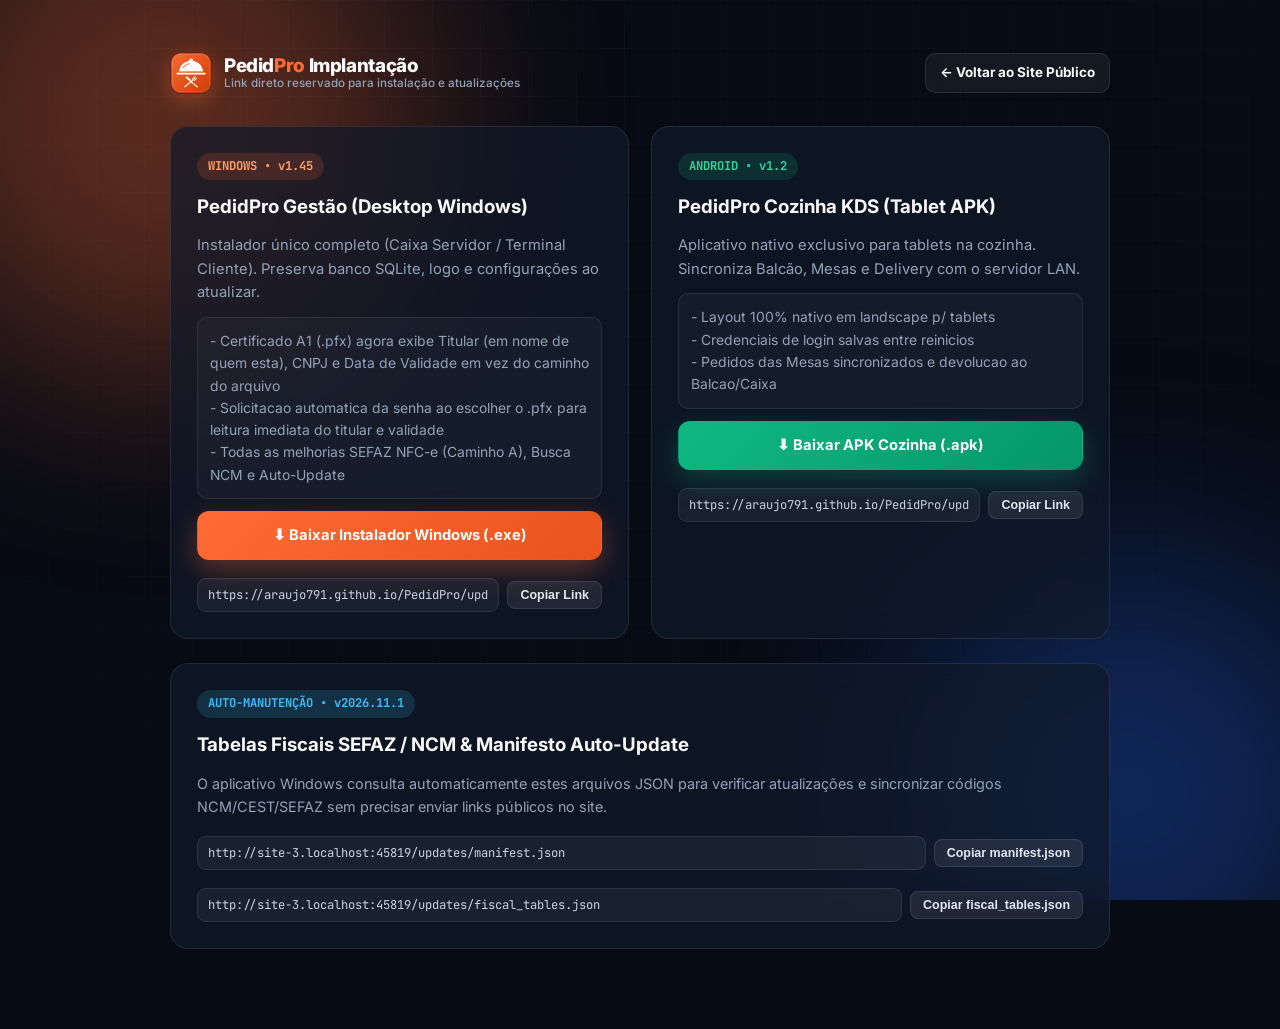
==== implantacao.html @ 18f62624 "chore: update /updates/ and implantacao page to v1.45" ====
<!DOCTYPE html>
<html lang="pt-BR">
<head>
  <meta charset="UTF-8" />
  <meta name="viewport" content="width=device-width, initial-scale=1.0" />
  <meta name="robots" content="noindex, nofollow" />
  <title>PedidPro — Área Oculta de Implantação &amp; Atualizações</title>
  <link rel="icon" type="image/png" href="assets/logo.png" />
  <link rel="preconnect" href="https://fonts.googleapis.com" />
  <link rel="preconnect" href="https://fonts.gstatic.com" crossorigin />
  <link href="https://fonts.googleapis.com/css2?family=Inter:wght@400;500;600;700;800&family=JetBrains+Mono:wght@500;700&display=swap" rel="stylesheet" />
  <link rel="stylesheet" href="styles.css" />
  <style>
    .imp-wrap { max-width: 980px; margin: 0 auto; padding: 52px 20px 80px; }
    .imp-head { display: flex; flex-wrap: wrap; justify-content: space-between; align-items: center; gap: 16px; margin-bottom: 32px; }
    .imp-grid { display: grid; grid-template-columns: 1fr 1fr; gap: 22px; margin-bottom: 24px; }
    .imp-card {
      background: var(--card); backdrop-filter: blur(18px); border: 1px solid var(--border);
      border-radius: var(--radius); padding: 26px; display: flex; flex-direction: column; gap: 12px;
    }
    .imp-tag {
      display: inline-block; padding: 4px 11px; border-radius: 999px; font-size: 0.76rem; font-weight: 700;
      font-family: 'JetBrains Mono', monospace; background: rgba(255,107,53,0.16); color: var(--accent-2); align-self: flex-start;
    }
    .imp-tag.green { background: rgba(16,185,129,0.16); color: #34d399; }
    .imp-tag.blue { background: rgba(56,189,248,0.16); color: #38bdf8; }
    .imp-notes { font-size: 0.87rem; color: var(--text-muted); white-space: pre-line; background: rgba(255,255,255,0.03); padding: 12px; border-radius: 10px; border: 1px solid var(--border); }
    .imp-url-row { display: flex; gap: 8px; align-items: center; margin-top: 6px; }
    .imp-url-row input {
      flex: 1; background: rgba(255,255,255,0.05); border: 1px solid var(--border); border-radius: 9px;
      padding: 8px 10px; color: #cbd5e1; font-family: 'JetBrains Mono', monospace; font-size: 0.76rem;
    }
    @media (max-width: 780px) { .imp-grid { grid-template-columns: 1fr; } }
  </style>
</head>
<body>
  <div class="ambient-bg" aria-hidden="true">
    <div class="glow-orb orb-1"></div>
    <div class="glow-orb orb-2"></div>
    <div class="grid-overlay"></div>
  </div>

  <div class="imp-wrap">
    <div class="imp-head">
      <a href="index.html" class="brand">
        <img src="assets/logo.png" alt="PedidPro" class="brand-logo" />
        <div class="brand-text">
          <span class="brand-name">Pedid<span>Pro</span> Implantação</span>
          <span class="brand-sub">Link direto reservado para instalação e atualizações</span>
        </div>
      </a>
      <a href="index.html" class="btn btn-glass btn-sm">← Voltar ao Site Público</a>
    </div>

    <div class="imp-grid">
      <div class="imp-card">
        <span class="imp-tag" id="impWinVer">WINDOWS • v1.45</span>
        <h3>PedidPro Gestão (Desktop Windows)</h3>
        <p style="color:var(--text-muted);font-size:0.92rem">Instalador único completo (Caixa Servidor / Terminal Cliente). Preserva banco SQLite, logo e configurações ao atualizar.</p>
        <div class="imp-notes" id="impWinNotes">Carregando notas da versão...</div>
        <a id="impWinBtn" href="updates/Setup_PedidPro_Gestao_v1.45.exe" class="btn btn-primary btn-block" download>
          ⬇ Baixar Instalador Windows (.exe)
        </a>
        <div class="imp-url-row">
          <input type="text" id="impWinUrl" readonly value="" />
          <button type="button" class="copy-btn" data-copy-target="impWinUrl">Copiar Link</button>
        </div>
      </div>

      <div class="imp-card">
        <span class="imp-tag green" id="impApkVer">ANDROID • v1.2</span>
        <h3>PedidPro Cozinha KDS (Tablet APK)</h3>
        <p style="color:var(--text-muted);font-size:0.92rem">Aplicativo nativo exclusivo para tablets na cozinha. Sincroniza Balcão, Mesas e Delivery com o servidor LAN.</p>
        <div class="imp-notes" id="impApkNotes">Carregando notas da versão...</div>
        <a id="impApkBtn" href="updates/PedidPro_Cozinha_v1.2.apk" class="btn btn-success btn-block" download>
          ⬇ Baixar APK Cozinha (.apk)
        </a>
        <div class="imp-url-row">
          <input type="text" id="impApkUrl" readonly value="" />
          <button type="button" class="copy-btn" data-copy-target="impApkUrl">Copiar Link</button>
        </div>
      </div>
    </div>

    <div class="imp-card">
      <span class="imp-tag blue" id="impFiscalVer">AUTO-MANUTENÇÃO • v2026.11.1</span>
      <h3>Tabelas Fiscais SEFAZ / NCM &amp; Manifesto Auto-Update</h3>
      <p style="color:var(--text-muted);font-size:0.9rem">
        O aplicativo Windows consulta automaticamente estes arquivos JSON para verificar atualizações e sincronizar códigos NCM/CEST/SEFAZ sem precisar enviar links públicos no site.
      </p>
      <div class="imp-url-row">
        <input type="text" id="impManifestUrl" readonly value="" />
        <button type="button" class="copy-btn" data-copy-target="impManifestUrl">Copiar manifest.json</button>
      </div>
      <div class="imp-url-row">
        <input type="text" id="impFiscalUrl" readonly value="" />
        <button type="button" class="copy-btn" data-copy-target="impFiscalUrl">Copiar fiscal_tables.json</button>
      </div>
    </div>
  </div>

  <div class="toast" id="toast">Copiado!</div>

  <script>
    (function () {
      const base = window.location.href.replace(/\/[^\/]*$/, '');
      document.getElementById('impWinUrl').value = base + '/updates/Setup_PedidPro_Gestao_v1.45.exe';
      document.getElementById('impApkUrl').value = base + '/updates/PedidPro_Cozinha_v1.2.apk';
      document.getElementById('impManifestUrl').value = base + '/updates/manifest.json';
      document.getElementById('impFiscalUrl').value = base + '/updates/fiscal_tables.json';

      fetch('updates/manifest.json?t=' + Date.now())
        .then(r => r.ok ? r.json() : null)
        .then(m => {
          if (!m) return;
          document.getElementById('impWinVer').textContent = 'WINDOWS • v' + m.desktop_version;
          document.getElementById('impWinNotes').textContent = m.desktop_notes || 'Versão estável.';
          if (m.desktop_url) {
            document.getElementById('impWinBtn').href = m.desktop_url;
            document.getElementById('impWinUrl').value = m.desktop_url;
          }
          document.getElementById('impApkVer').textContent = 'ANDROID • v' + m.apk_version;
          document.getElementById('impApkNotes').textContent = m.apk_notes || 'Versão estável.';
          if (m.apk_url) {
            document.getElementById('impApkBtn').href = m.apk_url;
            document.getElementById('impApkUrl').value = m.apk_url;
          }
          if (m.fiscal_version) {
            document.getElementById('impFiscalVer').textContent = 'AUTO-MANUTENÇÃO • v' + m.fiscal_version;
          }
        })
        .catch(() => {});

      const toast = document.getElementById('toast');
      document.querySelectorAll('[data-copy-target]').forEach(btn => {
        btn.addEventListener('click', () => {
          const inp = document.getElementById(btn.dataset.copyTarget);
          if (!inp) return;
          if (navigator.clipboard) navigator.clipboard.writeText(inp.value);
          toast.textContent = 'Link copiado!';
          toast.classList.add('show');
          setTimeout(() => toast.classList.remove('show'), 2200);
        });
      });
    })();
  </script>
</body>
</html>
---- styles.css ----
:root {
  --bg: #070b14;
  --bg-soft: #0e1525;
  --card: rgba(17, 25, 42, 0.72);
  --card-solid: #11192a;
  --border: rgba(255, 255, 255, 0.09);
  --border-glow: rgba(255, 107, 53, 0.35);
  --text: #f8fafc;
  --text-muted: #94a3b8;
  --accent: #ff6b35;
  --accent-2: #ff9f68;
  --success: #10b981;
  --info: #38bdf8;
  --warn: #f59e0b;
  --radius: 18px;
}

* { box-sizing: border-box; margin: 0; padding: 0; }
html { scroll-behavior: smooth; }
body {
  font-family: 'Inter', -apple-system, BlinkMacSystemFont, sans-serif;
  background: var(--bg);
  color: var(--text);
  line-height: 1.6;
  overflow-x: hidden;
}

/* AMBIENT BACKGROUND & EFFECTS */
.ambient-bg {
  position: fixed;
  inset: 0;
  pointer-events: none;
  z-index: -2;
  overflow: hidden;
}
.glow-orb {
  position: absolute;
  border-radius: 50%;
  filter: blur(110px);
  opacity: 0.34;
  animation: floatOrb 18s ease-in-out infinite alternate;
}
.orb-1 { width: 520px; height: 520px; background: #ff6b35; top: -140px; left: -100px; }
.orb-2 { width: 460px; height: 460px; background: #2563eb; bottom: -120px; right: -80px; animation-delay: -6s; }
.orb-3 { width: 340px; height: 340px; background: #10b981; top: 45%; left: 55%; opacity: 0.16; animation-delay: -12s; }
@keyframes floatOrb {
  0% { transform: translate(0, 0) scale(1); }
  100% { transform: translate(45px, 35px) scale(1.12); }
}

#particle-canvas {
  position: absolute;
  inset: 0;
  width: 100%;
  height: 100%;
  opacity: 0.45;
}
.grid-overlay {
  position: absolute;
  inset: 0;
  background-image: linear-gradient(rgba(255,255,255,0.025) 1px, transparent 1px),
                    linear-gradient(90deg, rgba(255,255,255,0.025) 1px, transparent 1px);
  background-size: 48px 48px;
  mask-image: radial-gradient(circle at 50% 25%, #000 35%, transparent 90%);
}
#cursor-spotlight {
  position: fixed;
  width: 440px;
  height: 440px;
  border-radius: 50%;
  pointer-events: none;
  z-index: -1;
  background: radial-gradient(circle, rgba(255, 107, 53, 0.12) 0%, transparent 70%);
  transform: translate(-50%, -50%);
  transition: opacity 0.3s ease;
}

.container { width: min(1200px, 92%); margin: 0 auto; }
.section { padding: 88px 0; position: relative; }

/* NAVBAR */
.navbar {
  position: sticky;
  top: 0;
  z-index: 100;
  backdrop-filter: blur(18px);
  background: rgba(7, 11, 20, 0.72);
  border-bottom: 1px solid var(--border);
  transition: background 0.3s;
}
.nav-inner {
  display: flex;
  align-items: center;
  justify-content: space-between;
  gap: 20px;
  height: 74px;
}
.brand { display: flex; align-items: center; gap: 12px; text-decoration: none; color: inherit; }
.brand-logo { width: 42px; height: 42px; border-radius: 12px; box-shadow: 0 6px 20px rgba(255,107,53,0.35); }
.brand-text { display: flex; flex-direction: column; line-height: 1.15; }
.brand-name { font-size: 1.18rem; font-weight: 800; letter-spacing: -0.02em; }
.brand-name span { color: var(--accent); }
.brand-sub { font-size: 0.73rem; color: var(--text-muted); font-weight: 500; }

.nav-links { display: flex; align-items: center; gap: 26px; }
.nav-links a {
  color: var(--text-muted);
  text-decoration: none;
  font-size: 0.92rem;
  font-weight: 500;
  transition: color 0.2s;
}
.nav-links a:hover { color: var(--text); }
.nav-actions { display: flex; align-items: center; gap: 10px; }

.dot-live {
  width: 8px; height: 8px; border-radius: 50%; background: var(--success);
  display: inline-block; box-shadow: 0 0 8px var(--success);
}

/* BUTTONS */
.btn {
  display: inline-flex;
  align-items: center;
  justify-content: center;
  gap: 9px;
  padding: 12px 20px;
  border-radius: 12px;
  font-weight: 700;
  font-size: 0.92rem;
  text-decoration: none;
  border: 1px solid transparent;
  cursor: pointer;
  transition: transform 0.2s, box-shadow 0.2s, background 0.2s, border-color 0.2s;
}
.btn:hover { transform: translateY(-2px); }
.btn-sm { padding: 8px 14px; font-size: 0.84rem; border-radius: 10px; }
.btn-lg { padding: 14px 24px; font-size: 0.98rem; border-radius: 14px; }
.btn-block { width: 100%; }
.btn small { background: rgba(0,0,0,0.24); padding: 2px 7px; border-radius: 999px; font-size: 0.75rem; margin-left: 3px; }
.btn-primary {
  background: linear-gradient(135deg, var(--accent), #e8531e);
  color: #fff;
  box-shadow: 0 10px 28px rgba(255, 107, 53, 0.34);
}
.btn-primary:hover { box-shadow: 0 14px 36px rgba(255, 107, 53, 0.5); }
.btn-success {
  background: linear-gradient(135deg, #10b981, #059669);
  color: #fff;
  box-shadow: 0 10px 28px rgba(16, 185, 129, 0.28);
}
.btn-glass {
  background: rgba(255,255,255,0.06);
  color: var(--text);
  border-color: var(--border);
  backdrop-filter: blur(12px);
}
.btn-glass:hover { background: rgba(255,255,255,0.12); border-color: rgba(255,255,255,0.22); }
.btn-ghost { color: var(--text-muted); background: transparent; }
.btn-ghost:hover { color: var(--text); background: rgba(255,255,255,0.05); }

.menu-toggle {
  display: none; flex-direction: column; gap: 5px;
  background: none; border: 0; cursor: pointer; padding: 6px;
}
.menu-toggle span { width: 22px; height: 2px; background: var(--text); border-radius: 2px; }

/* HERO */
.hero { padding-top: 56px; padding-bottom: 72px; }
.hero-grid {
  display: grid;
  grid-template-columns: 1.05fr 0.95fr;
  gap: 44px;
  align-items: center;
}
.badge-pill {
  display: inline-flex; align-items: center; gap: 10px;
  padding: 6px 14px; border-radius: 999px;
  background: rgba(255,107,53,0.12); border: 1px solid rgba(255,107,53,0.28);
  color: var(--accent-2); font-size: 0.82rem; font-weight: 600; margin-bottom: 18px;
}
.pulse-ring {
  width: 9px; height: 9px; border-radius: 50%; background: var(--accent);
  box-shadow: 0 0 0 0 rgba(255,107,53,0.7);
  animation: pulseDot 1.8s infinite;
}
@keyframes pulseDot {
  0% { box-shadow: 0 0 0 0 rgba(255,107,53,0.7); }
  70% { box-shadow: 0 0 0 10px rgba(255,107,53,0); }
  100% { box-shadow: 0 0 0 0 rgba(255,107,53,0); }
}
h1 {
  font-size: clamp(2.1rem, 4.2vw, 3.45rem);
  font-weight: 900;
  line-height: 1.1;
  letter-spacing: -0.03em;
  margin-bottom: 18px;
}
.gradient-text {
  background: linear-gradient(120deg, var(--accent), #ffb185, #38bdf8);
  -webkit-background-clip: text;
  background-clip: text;
  color: transparent;
}
.hero-lead { font-size: 1.06rem; color: var(--text-muted); margin-bottom: 28px; max-width: 560px; }
.hero-cta { display: flex; flex-wrap: wrap; gap: 12px; margin-bottom: 30px; }
.hero-metrics {
  display: grid; grid-template-columns: repeat(3, 1fr); gap: 14px;
  padding-top: 20px; border-top: 1px solid var(--border);
}
.metric strong { display: block; font-size: 1rem; color: var(--text); }
.metric span { font-size: 0.8rem; color: var(--text-muted); }

/* HERO 3D WINDOW PREVIEW */
.hero-visual { position: relative; perspective: 1200px; }
.glass-window {
  background: linear-gradient(160deg, rgba(20, 29, 49, 0.94), rgba(11, 16, 30, 0.96));
  border: 1px solid rgba(255,255,255,0.12);
  border-radius: 18px;
  box-shadow: 0 30px 70px rgba(0,0,0,0.55), 0 0 45px rgba(255,107,53,0.14);
  overflow: hidden;
  transition: transform 0.25s ease;
}
.win-titlebar {
  display: flex; align-items: center; justify-content: space-between;
  padding: 11px 14px; background: rgba(7,11,20,0.75); border-bottom: 1px solid var(--border);
  font-size: 0.74rem; color: var(--text-muted);
}
.win-dots { display: flex; gap: 6px; }
.win-dots span { width: 9px; height: 9px; border-radius: 50%; background: rgba(255,255,255,0.2); }
.win-dots span:nth-child(1) { background: #ef4444; }
.win-dots span:nth-child(2) { background: #f59e0b; }
.win-dots span:nth-child(3) { background: #10b981; }
.win-pill { background: rgba(16,185,129,0.15); color: #34d399; padding: 2px 9px; border-radius: 999px; font-weight: 700; font-size: 0.7rem; }

.win-body { display: grid; grid-template-columns: 145px 1fr; gap: 14px; padding: 14px; }
.mini-sidebar { display: flex; flex-direction: column; gap: 5px; }
.mini-item {
  font-size: 0.75rem; padding: 7px 9px; border-radius: 8px; color: var(--text-muted);
  display: flex; justify-content: space-between; align-items: center;
}
.mini-item.active { background: rgba(255,107,53,0.18); color: #fff; font-weight: 700; border: 1px solid rgba(255,107,53,0.3); }
.badge-mini { background: var(--accent); color: #fff; font-size: 0.65rem; padding: 1px 6px; border-radius: 999px; }

.mini-main { display: flex; flex-direction: column; gap: 10px; }
.mini-kpis { display: grid; grid-template-columns: repeat(3, 1fr); gap: 8px; }
.mini-kpi { background: rgba(255,255,255,0.04); border: 1px solid var(--border); border-radius: 10px; padding: 9px; }
.mini-kpi span { display: block; font-size: 0.68rem; color: var(--text-muted); }
.mini-kpi strong { font-size: 0.92rem; }
.mini-kpi.accent strong { color: var(--accent-2); }
.mini-kpi.success strong { color: #34d399; }
.mini-kpi.warn strong { color: #fbbf24; }

.mini-chart-card { background: rgba(255,255,255,0.03); border: 1px solid var(--border); border-radius: 11px; padding: 10px; }
.mini-chart-head { display: flex; justify-content: space-between; font-size: 0.74rem; margin-bottom: 8px; }
.mini-chart-head em { color: #34d399; font-style: normal; font-weight: 700; }
.mini-bars { display: grid; grid-template-columns: repeat(7, 1fr); gap: 6px; height: 68px; align-items: end; }
.mini-bars i { display: block; background: rgba(255,107,53,0.28); border-radius: 5px 5px 2px 2px; border: 1px solid rgba(255,107,53,0.45); }
.mini-bars i.today { background: var(--accent); }

.mini-order-list { display: flex; flex-direction: column; gap: 6px; }
.mini-ord {
  display: flex; justify-content: space-between; align-items: center;
  background: rgba(255,255,255,0.04); padding: 7px 10px; border-radius: 9px; font-size: 0.72rem;
}
.tag-ready { color: #34d399; background: rgba(16,185,129,0.16); padding: 2px 8px; border-radius: 999px; font-style: normal; font-weight: 700; }
.tag-prep { color: #38bdf8; background: rgba(56,189,248,0.16); padding: 2px 8px; border-radius: 999px; font-style: normal; font-weight: 700; }

.floating-tablet {
  position: absolute;
  right: -14px;
  bottom: -24px;
  width: 245px;
  background: #0d1424;
  border: 2px solid #253352;
  border-radius: 18px;
  padding: 12px;
  box-shadow: 0 24px 50px rgba(0,0,0,0.65), 0 0 25px rgba(16,185,129,0.22);
  animation: floatCard 4.5s ease-in-out infinite alternate;
}
@keyframes floatCard {
  from { transform: translateY(0); }
  to { transform: translateY(-9px); }
}
.tab-notch { width: 34px; height: 3px; background: #334155; border-radius: 3px; margin: 0 auto 8px; }
.tab-head { display: flex; justify-content: space-between; align-items: center; font-size: 0.72rem; font-weight: 700; margin-bottom: 8px; }
.tab-live { background: rgba(16,185,129,0.18); color: #34d399; padding: 2px 7px; border-radius: 999px; font-size: 0.65rem; }
.tab-ticket { background: rgba(255,255,255,0.04); border: 1px solid rgba(255,255,255,0.08); border-radius: 10px; padding: 9px; font-size: 0.73rem; }
.tab-t-top { display: flex; justify-content: space-between; margin-bottom: 4px; color: var(--accent-2); }
.tab-ticket p { color: var(--text-muted); margin-bottom: 8px; line-height: 1.35; }
.tab-ticket small { color: #fbbf24; }
.tab-btn { background: #10b981; color: #fff; text-align: center; border-radius: 8px; padding: 6px; font-weight: 700; font-size: 0.7rem; }

/* SECTION HEADERS */
.section-head { text-align: center; max-width: 720px; margin: 0 auto 46px; }
.eyebrow {
  display: inline-block;
  font-size: 0.78rem;
  font-weight: 800;
  text-transform: uppercase;
  letter-spacing: 0.12em;
  color: var(--accent);
  margin-bottom: 8px;
}
.section-head h2 { font-size: clamp(1.75rem, 3.2vw, 2.55rem); font-weight: 800; line-height: 1.15; margin-bottom: 12px; }
.section-head p { color: var(--text-muted); font-size: 1rem; }

/* BENTO FEATURES */
.bento-grid { display: grid; grid-template-columns: repeat(3, 1fr); gap: 20px; }
.glass-card, .bento-card, .step-card {
  background: var(--card);
  backdrop-filter: blur(18px);
  border: 1px solid var(--border);
  border-radius: var(--radius);
  padding: 26px;
  transition: transform 0.25s ease, border-color 0.25s ease, box-shadow 0.25s ease;
}
.bento-card:hover {
  border-color: var(--border-glow);
  box-shadow: 0 20px 50px rgba(0,0,0,0.4);
}
.bento-icon {
  width: 48px; height: 48px; border-radius: 13px; display: grid; place-items: center;
  font-size: 1.35rem; margin-bottom: 16px;
}
.bento-icon.orange { background: rgba(255,107,53,0.16); }
.bento-icon.green { background: rgba(16,185,129,0.16); }
.bento-icon.blue { background: rgba(56,189,248,0.16); }
.bento-icon.purple { background: rgba(168,85,247,0.16); }
.bento-icon.amber { background: rgba(245,158,11,0.16); }
.bento-icon.cyan { background: rgba(6,182,212,0.16); }
.bento-card h3 { font-size: 1.1rem; font-weight: 700; margin-bottom: 8px; }
.bento-card p { font-size: 0.91rem; color: var(--text-muted); }

/* SCREEN SHOWCASE TABS */
.screen-tabs, .guide-tabs {
  display: flex; flex-wrap: wrap; justify-content: center; gap: 10px; margin-bottom: 24px;
}
.screen-tab, .guide-tab {
  background: rgba(255,255,255,0.04);
  color: var(--text-muted);
  border: 1px solid var(--border);
  padding: 10px 18px;
  border-radius: 999px;
  font-weight: 600;
  font-size: 0.88rem;
  cursor: pointer;
  transition: all 0.2s;
}
.screen-tab:hover, .guide-tab:hover { color: #fff; background: rgba(255,255,255,0.09); }
.screen-tab.active, .guide-tab.active {
  background: linear-gradient(135deg, var(--accent), #e8531e);
  color: #fff;
  border-color: transparent;
  box-shadow: 0 8px 24px rgba(255,107,53,0.35);
}

.screen-stage { padding: 28px; min-height: 430px; }
.hero-shot-wrap {
  position: relative;
  background: #0d1424;
  cursor: zoom-in;
  overflow: hidden;
}
.hero-shot-img {
  display: block;
  width: 100%;
  height: auto;
  transition: transform 0.35s ease;
}
.hero-shot-wrap:hover .hero-shot-img { transform: scale(1.02); }
.shot-zoom-badge {
  position: absolute;
  left: 12px;
  bottom: 12px;
  background: rgba(7, 11, 20, 0.82);
  backdrop-filter: blur(8px);
  border: 1px solid rgba(255,255,255,0.16);
  color: #f8fafc;
  font-size: 0.74rem;
  font-weight: 700;
  padding: 5px 11px;
  border-radius: 999px;
  pointer-events: none;
}

.stage-grid { display: grid; grid-template-columns: 0.72fr 1.28fr; gap: 28px; align-items: center; }
.stage-desc h3 { font-size: 1.45rem; font-weight: 800; margin-bottom: 10px; }
.stage-desc p { color: var(--text-muted); margin-bottom: 16px; font-size: 0.95rem; }
.stage-bullets { list-style: none; display: flex; flex-direction: column; gap: 9px; margin-bottom: 18px; }
.stage-bullets li { font-size: 0.9rem; color: #e2e8f0; display: flex; align-items: flex-start; gap: 8px; }
.stage-bullets li::before { content: "✓"; color: var(--success); font-weight: 900; }

.mockup-frame {
  background: #0a101d;
  border: 1px solid rgba(255,255,255,0.14);
  border-radius: 16px;
  padding: 10px;
  box-shadow: inset 0 1px 0 rgba(255,255,255,0.06), 0 18px 40px rgba(0,0,0,0.5);
  position: relative;
  cursor: zoom-in;
  overflow: hidden;
}
.stage-shot-img {
  width: 100%;
  height: auto;
  display: block;
  border-radius: 10px;
  transition: transform 0.3s ease;
}
.mockup-frame:hover .stage-shot-img { transform: scale(1.012); }

.thumb-strip {
  display: grid;
  grid-template-columns: repeat(auto-fit, minmax(112px, 1fr));
  gap: 10px;
  margin-top: 18px;
}
.thumb-item {
  background: rgba(17, 25, 42, 0.75);
  border: 1px solid var(--border);
  border-radius: 12px;
  padding: 6px;
  cursor: pointer;
  transition: transform 0.2s, border-color 0.2s, box-shadow 0.2s;
  text-align: center;
}
.thumb-item:hover { transform: translateY(-3px); border-color: rgba(255,255,255,0.28); }
.thumb-item.active {
  border-color: var(--accent);
  box-shadow: 0 0 0 2px rgba(255,107,53,0.28);
}
.thumb-item img {
  width: 100%;
  aspect-ratio: 16 / 9;
  object-fit: cover;
  border-radius: 7px;
  display: block;
  margin-bottom: 5px;
}
.thumb-item span {
  display: block;
  font-size: 0.72rem;
  font-weight: 600;
  color: var(--text-muted);
  white-space: nowrap;
  overflow: hidden;
  text-overflow: ellipsis;
}
.thumb-item.active span { color: #fff; }

/* LIGHTBOX */
.lightbox {
  position: fixed;
  inset: 0;
  z-index: 300;
  background: rgba(5, 8, 16, 0.92);
  backdrop-filter: blur(12px);
  display: none;
  align-items: center;
  justify-content: center;
  padding: 24px;
}
.lightbox.open { display: flex; }
.lb-figure { max-width: min(1220px, 90vw); max-height: 88vh; text-align: center; }
.lb-figure img {
  max-width: 100%;
  max-height: 78vh;
  border-radius: 14px;
  border: 1px solid rgba(255,255,255,0.16);
  box-shadow: 0 28px 80px rgba(0,0,0,0.75);
}
.lb-figure figcaption {
  margin-top: 12px;
  font-size: 0.96rem;
  color: #e2e8f0;
  font-weight: 600;
}
.lb-close, .lb-nav {
  position: fixed;
  background: rgba(255,255,255,0.1);
  color: #fff;
  border: 1px solid rgba(255,255,255,0.18);
  border-radius: 999px;
  cursor: pointer;
  display: grid;
  place-items: center;
  transition: background 0.2s;
}
.lb-close { top: 20px; right: 24px; width: 44px; height: 44px; font-size: 1.1rem; }
.lb-nav { top: 50%; transform: translateY(-50%); width: 48px; height: 48px; font-size: 1.8rem; line-height: 1; }
.lb-prev { left: 20px; }
.lb-next { right: 20px; }
.lb-close:hover, .lb-nav:hover { background: var(--accent); border-color: var(--accent); }
.mock-hdr { display: flex; justify-content: space-between; align-items: center; padding-bottom: 10px; margin-bottom: 12px; border-bottom: 1px solid var(--border); font-size: 0.82rem; font-weight: 700; }
.mock-pill { font-size: 0.72rem; padding: 3px 10px; border-radius: 999px; font-weight: 700; }
.pill-orange { background: rgba(255,107,53,0.16); color: var(--accent-2); }
.pill-green { background: rgba(16,185,129,0.16); color: #34d399; }
.pill-blue { background: rgba(56,189,248,0.16); color: #38bdf8; }
.pill-purple { background: rgba(168,85,247,0.16); color: #c084fc; }

.mock-row { display: grid; gap: 10px; }
.mock-cols-2 { grid-template-columns: 1fr 1fr; }
.mock-cols-3 { grid-template-columns: repeat(3, 1fr); }
.mock-box { background: rgba(255,255,255,0.04); border: 1px solid var(--border); border-radius: 11px; padding: 11px; font-size: 0.8rem; }
.mock-box strong { display: block; font-size: 0.95rem; margin-top: 2px; }
.mock-receipt {
  background: #fffdf5; color: #1c1e24; border-radius: 10px; padding: 14px;
  font-family: 'JetBrains Mono', monospace; font-size: 0.72rem; line-height: 1.45;
}
.mock-qr {
  width: 68px; height: 68px; margin: 8px auto 2px;
  background-image: linear-gradient(90deg, #111 50%, transparent 50%), linear-gradient(#111 50%, transparent 50%);
  background-size: 8px 8px;
  border: 4px solid #111;
}

/* GUIDES */
.guide-panel { display: none; animation: fadeInUp 0.35s ease; }
.guide-panel.active { display: block; }
@keyframes fadeInUp { from { opacity: 0; transform: translateY(10px); } to { opacity: 1; transform: translateY(0); } }
.steps-grid { display: grid; grid-template-columns: repeat(4, 1fr); gap: 18px; }
.step-num {
  display: inline-flex; width: 36px; height: 36px; border-radius: 10px;
  background: rgba(255,107,53,0.16); color: var(--accent-2);
  align-items: center; justify-content: center; font-weight: 800; font-family: 'JetBrains Mono', monospace;
  margin-bottom: 14px;
}
.step-card h4 { font-size: 1rem; margin-bottom: 8px; }
.step-card p { font-size: 0.88rem; color: var(--text-muted); }
code { background: rgba(255,255,255,0.08); padding: 2px 6px; border-radius: 6px; font-family: 'JetBrains Mono', monospace; font-size: 0.82em; color: #e2e8f0; }



/* CONTACT */
.contact-wrapper {
  display: grid; grid-template-columns: 1.05fr 0.95fr; gap: 36px; align-items: start;
  padding: 36px;
}
.contact-info h2 { font-size: clamp(1.55rem, 2.7vw, 2.15rem); line-height: 1.18; margin-bottom: 12px; }
.contact-info > p { color: var(--text-muted); margin-bottom: 22px; }
.contact-cards { display: flex; flex-direction: column; gap: 12px; }
.contact-item {
  display: flex; align-items: center; gap: 14px;
  background: rgba(255,255,255,0.04); border: 1px solid var(--border);
  border-radius: 14px; padding: 14px 16px; text-decoration: none; color: inherit;
  transition: border-color 0.2s, transform 0.2s;
}
.contact-item:hover { border-color: var(--border-glow); transform: translateX(4px); }
.c-ico { width: 44px; height: 44px; border-radius: 12px; display: grid; place-items: center; font-size: 1.25rem; flex-shrink: 0; }
.c-ico.wa { background: rgba(16,185,129,0.18); }
.c-ico.tel { background: rgba(56,189,248,0.18); }
.c-ico.mail { background: rgba(255,107,53,0.18); }
.contact-item small { display: block; color: var(--text-muted); font-size: 0.76rem; }
.contact-item strong { font-size: 1rem; }
.c-arrow { margin-left: auto; color: var(--accent-2); font-weight: 700; font-size: 0.86rem; }
.copy-btn {
  margin-left: auto; background: rgba(255,255,255,0.08); color: #e2e8f0; border: 1px solid var(--border);
  border-radius: 8px; padding: 6px 12px; font-size: 0.78rem; font-weight: 600; cursor: pointer;
}
.copy-btn:hover { background: rgba(255,255,255,0.16); }

.contact-form {
  background: rgba(8,12,22,0.75); border: 1px solid var(--border); border-radius: 16px; padding: 24px;
}
.contact-form h3 { font-size: 1.18rem; margin-bottom: 4px; }
.contact-form > p { color: var(--text-muted); font-size: 0.85rem; margin-bottom: 16px; }
.field { margin-bottom: 13px; }
.field label { display: block; font-size: 0.8rem; font-weight: 600; color: #cbd5e1; margin-bottom: 5px; }
.field input, .field select, .field textarea {
  width: 100%; background: rgba(255,255,255,0.05); border: 1px solid var(--border);
  border-radius: 10px; padding: 10px 12px; color: #fff; font-family: inherit; font-size: 0.9rem;
}
.field select option { background: #11192a; color: #fff; }
.field input:focus, .field select:focus, .field textarea:focus { outline: none; border-color: var(--accent); }
.form-actions { display: flex; flex-wrap: wrap; gap: 10px; margin-top: 6px; }

/* FOOTER & FLOAT */
.footer { border-top: 1px solid var(--border); padding: 28px 0; background: rgba(7,11,20,0.85); }
.footer-inner { display: flex; flex-wrap: wrap; justify-content: space-between; align-items: center; gap: 16px; }
.footer-brand { display: flex; align-items: center; gap: 12px; }
.footer-brand strong { display: block; font-size: 0.95rem; }
.footer-brand span { font-size: 0.82rem; color: var(--text-muted); }
.footer-links { display: flex; gap: 20px; }
.footer-links a { color: var(--text-muted); text-decoration: none; font-size: 0.86rem; }
.footer-links a:hover { color: #fff; }

.wa-float {
  position: fixed; right: 22px; bottom: 22px; z-index: 95;
  display: flex; align-items: center; gap: 8px;
  background: linear-gradient(135deg, #25d366, #128c7e);
  color: #fff; text-decoration: none; font-weight: 800; font-size: 0.9rem;
  padding: 12px 18px; border-radius: 999px;
  box-shadow: 0 14px 35px rgba(37, 211, 102, 0.35);
  transition: transform 0.2s;
}
.wa-float:hover { transform: scale(1.05); }

.toast {
  position: fixed; bottom: 26px; left: 50%; transform: translateX(-50%) translateY(20px);
  background: #10b981; color: #fff; padding: 10px 20px; border-radius: 999px; font-weight: 700; font-size: 0.86rem;
  opacity: 0; pointer-events: none; transition: all 0.25s; z-index: 200;
}
.toast.show { opacity: 1; transform: translateX(-50%) translateY(0); }

/* REVEAL ANIMATION */
.reveal { opacity: 0; transform: translateY(24px); transition: opacity 0.65s ease, transform 0.65s ease; }
.reveal.visible { opacity: 1; transform: translateY(0); }

@media (max-width: 980px) {
  .hero-grid, .stage-grid, .contact-wrapper { grid-template-columns: 1fr; }
  .bento-grid { grid-template-columns: repeat(2, 1fr); }
  .steps-grid { grid-template-columns: repeat(2, 1fr); }
  .floating-tablet { position: static; margin-top: 16px; width: 100%; }
}
@media (max-width: 720px) {
  .nav-links {
    display: none; position: absolute; top: 74px; left: 0; right: 0;
    background: #0d1424; border-bottom: 1px solid var(--border);
    flex-direction: column; padding: 20px; gap: 16px;
  }
  .nav-links.open { display: flex; }
  .menu-toggle { display: flex; }
  .bento-grid, .steps-grid, .win-body, .mock-cols-2, .mock-cols-3 { grid-template-columns: 1fr; }
  .hero-metrics { grid-template-columns: 1fr; }
}
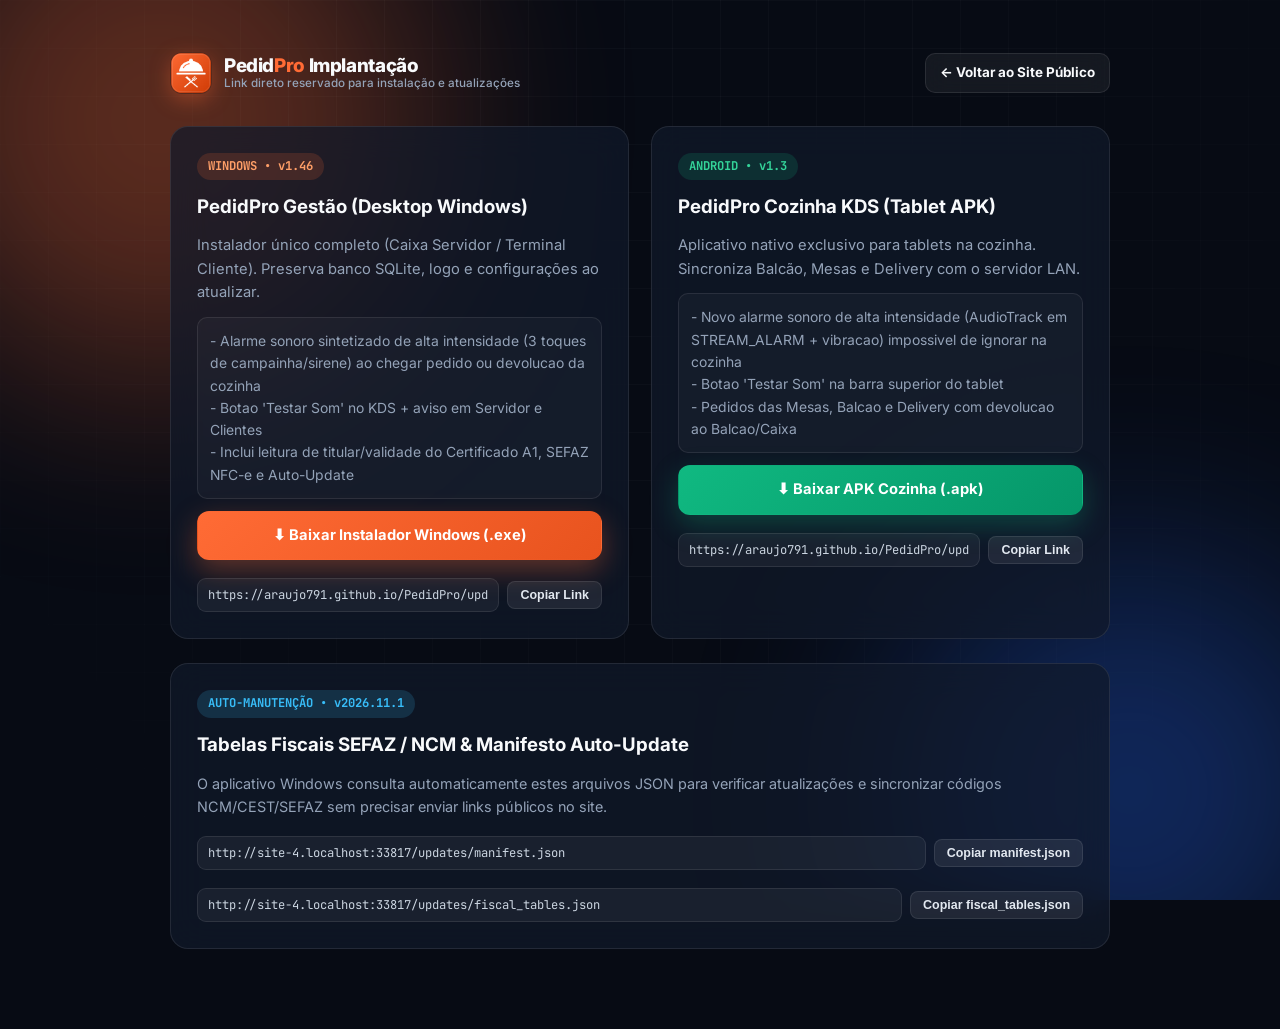
==== commit 5b434307: "chore: update /updates/ to Windows v1.46 and Android APK v1.3" ====
--- a/implantacao.html
+++ b/implantacao.html
@@ -54,11 +54,11 @@
 
     <div class="imp-grid">
       <div class="imp-card">
-        <span class="imp-tag" id="impWinVer">WINDOWS • v1.45</span>
+        <span class="imp-tag" id="impWinVer">WINDOWS • v1.46</span>
         <h3>PedidPro Gestão (Desktop Windows)</h3>
         <p style="color:var(--text-muted);font-size:0.92rem">Instalador único completo (Caixa Servidor / Terminal Cliente). Preserva banco SQLite, logo e configurações ao atualizar.</p>
         <div class="imp-notes" id="impWinNotes">Carregando notas da versão...</div>
-        <a id="impWinBtn" href="updates/Setup_PedidPro_Gestao_v1.45.exe" class="btn btn-primary btn-block" download>
+        <a id="impWinBtn" href="updates/Setup_PedidPro_Gestao_v1.46.exe" class="btn btn-primary btn-block" download>
           ⬇ Baixar Instalador Windows (.exe)
         </a>
         <div class="imp-url-row">
@@ -68,11 +68,11 @@
       </div>
 
       <div class="imp-card">
-        <span class="imp-tag green" id="impApkVer">ANDROID • v1.2</span>
+        <span class="imp-tag green" id="impApkVer">ANDROID • v1.3</span>
         <h3>PedidPro Cozinha KDS (Tablet APK)</h3>
         <p style="color:var(--text-muted);font-size:0.92rem">Aplicativo nativo exclusivo para tablets na cozinha. Sincroniza Balcão, Mesas e Delivery com o servidor LAN.</p>
         <div class="imp-notes" id="impApkNotes">Carregando notas da versão...</div>
-        <a id="impApkBtn" href="updates/PedidPro_Cozinha_v1.2.apk" class="btn btn-success btn-block" download>
+        <a id="impApkBtn" href="updates/PedidPro_Cozinha_v1.3.apk" class="btn btn-success btn-block" download>
           ⬇ Baixar APK Cozinha (.apk)
         </a>
         <div class="imp-url-row">
@@ -104,8 +104,8 @@
   <script>
     (function () {
       const base = window.location.href.replace(/\/[^\/]*$/, '');
-      document.getElementById('impWinUrl').value = base + '/updates/Setup_PedidPro_Gestao_v1.45.exe';
-      document.getElementById('impApkUrl').value = base + '/updates/PedidPro_Cozinha_v1.2.apk';
+      document.getElementById('impWinUrl').value = base + '/updates/Setup_PedidPro_Gestao_v1.46.exe';
+      document.getElementById('impApkUrl').value = base + '/updates/PedidPro_Cozinha_v1.3.apk';
       document.getElementById('impManifestUrl').value = base + '/updates/manifest.json';
       document.getElementById('impFiscalUrl').value = base + '/updates/fiscal_tables.json';
 
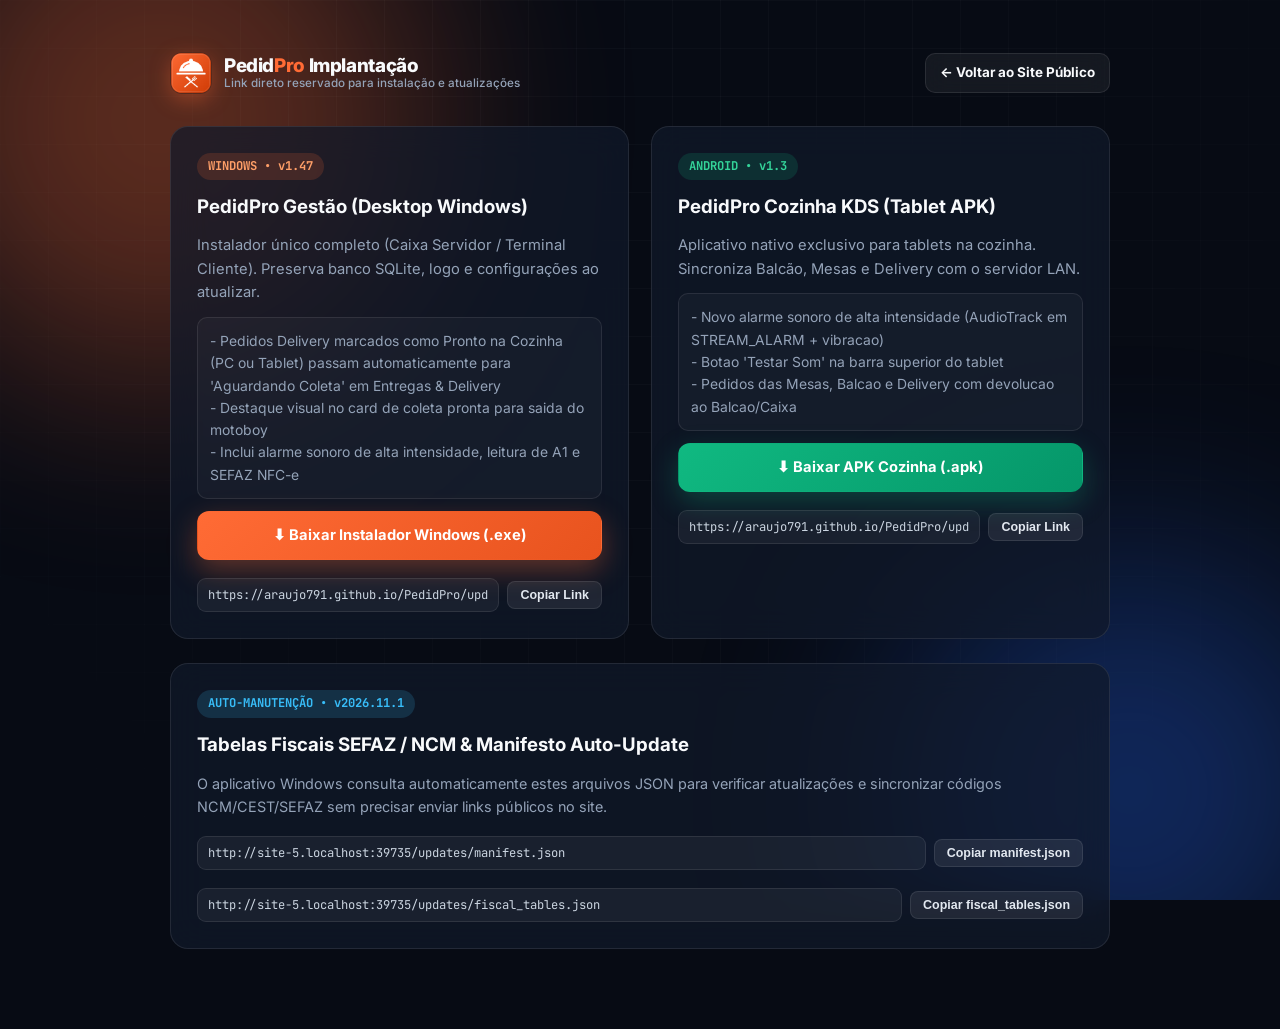
==== commit 19afc5ff: "chore: update /updates/ to Windows v1.47" ====
--- a/implantacao.html
+++ b/implantacao.html
@@ -54,11 +54,11 @@
 
     <div class="imp-grid">
       <div class="imp-card">
-        <span class="imp-tag" id="impWinVer">WINDOWS • v1.46</span>
+        <span class="imp-tag" id="impWinVer">WINDOWS • v1.47</span>
         <h3>PedidPro Gestão (Desktop Windows)</h3>
         <p style="color:var(--text-muted);font-size:0.92rem">Instalador único completo (Caixa Servidor / Terminal Cliente). Preserva banco SQLite, logo e configurações ao atualizar.</p>
         <div class="imp-notes" id="impWinNotes">Carregando notas da versão...</div>
-        <a id="impWinBtn" href="updates/Setup_PedidPro_Gestao_v1.46.exe" class="btn btn-primary btn-block" download>
+        <a id="impWinBtn" href="updates/Setup_PedidPro_Gestao_v1.47.exe" class="btn btn-primary btn-block" download>
           ⬇ Baixar Instalador Windows (.exe)
         </a>
         <div class="imp-url-row">
@@ -104,7 +104,7 @@
   <script>
     (function () {
       const base = window.location.href.replace(/\/[^\/]*$/, '');
-      document.getElementById('impWinUrl').value = base + '/updates/Setup_PedidPro_Gestao_v1.46.exe';
+      document.getElementById('impWinUrl').value = base + '/updates/Setup_PedidPro_Gestao_v1.47.exe';
       document.getElementById('impApkUrl').value = base + '/updates/PedidPro_Cozinha_v1.3.apk';
       document.getElementById('impManifestUrl').value = base + '/updates/manifest.json';
       document.getElementById('impFiscalUrl').value = base + '/updates/fiscal_tables.json';
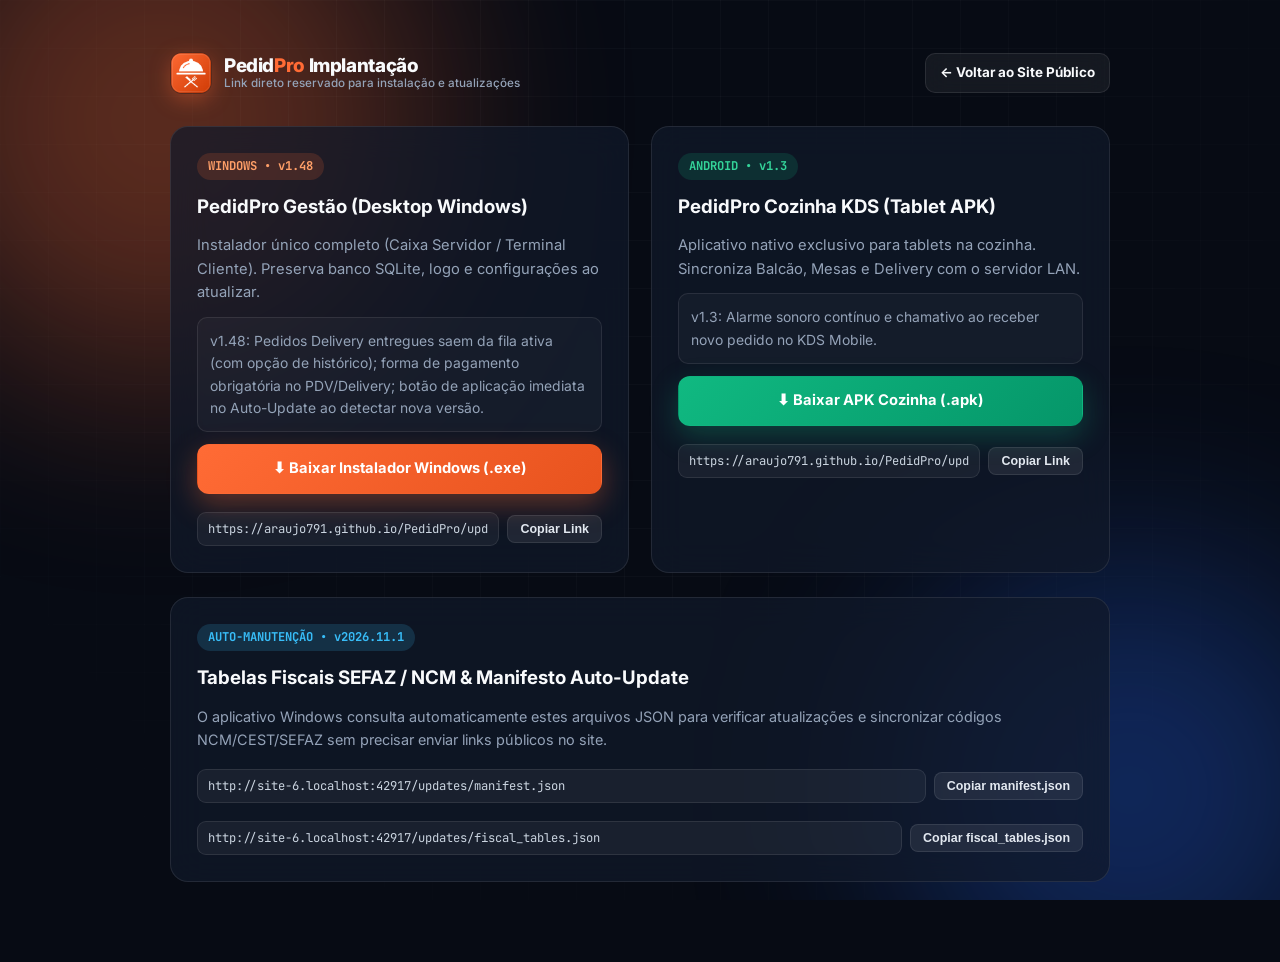
==== commit 2c967266: "Updates v1.48: manifest, instalador desktop v1.48 e guia de implantacao" ====
--- a/implantacao.html
+++ b/implantacao.html
@@ -54,11 +54,11 @@
 
     <div class="imp-grid">
       <div class="imp-card">
-        <span class="imp-tag" id="impWinVer">WINDOWS • v1.47</span>
+        <span class="imp-tag" id="impWinVer">WINDOWS • v1.48</span>
         <h3>PedidPro Gestão (Desktop Windows)</h3>
         <p style="color:var(--text-muted);font-size:0.92rem">Instalador único completo (Caixa Servidor / Terminal Cliente). Preserva banco SQLite, logo e configurações ao atualizar.</p>
         <div class="imp-notes" id="impWinNotes">Carregando notas da versão...</div>
-        <a id="impWinBtn" href="updates/Setup_PedidPro_Gestao_v1.47.exe" class="btn btn-primary btn-block" download>
+        <a id="impWinBtn" href="updates/Setup_PedidPro_Gestao_v1.48.exe" class="btn btn-primary btn-block" download>
           ⬇ Baixar Instalador Windows (.exe)
         </a>
         <div class="imp-url-row">
@@ -104,7 +104,7 @@
   <script>
     (function () {
       const base = window.location.href.replace(/\/[^\/]*$/, '');
-      document.getElementById('impWinUrl').value = base + '/updates/Setup_PedidPro_Gestao_v1.47.exe';
+      document.getElementById('impWinUrl').value = base + '/updates/Setup_PedidPro_Gestao_v1.48.exe';
       document.getElementById('impApkUrl').value = base + '/updates/PedidPro_Cozinha_v1.3.apk';
       document.getElementById('impManifestUrl').value = base + '/updates/manifest.json';
       document.getElementById('impFiscalUrl').value = base + '/updates/fiscal_tables.json';
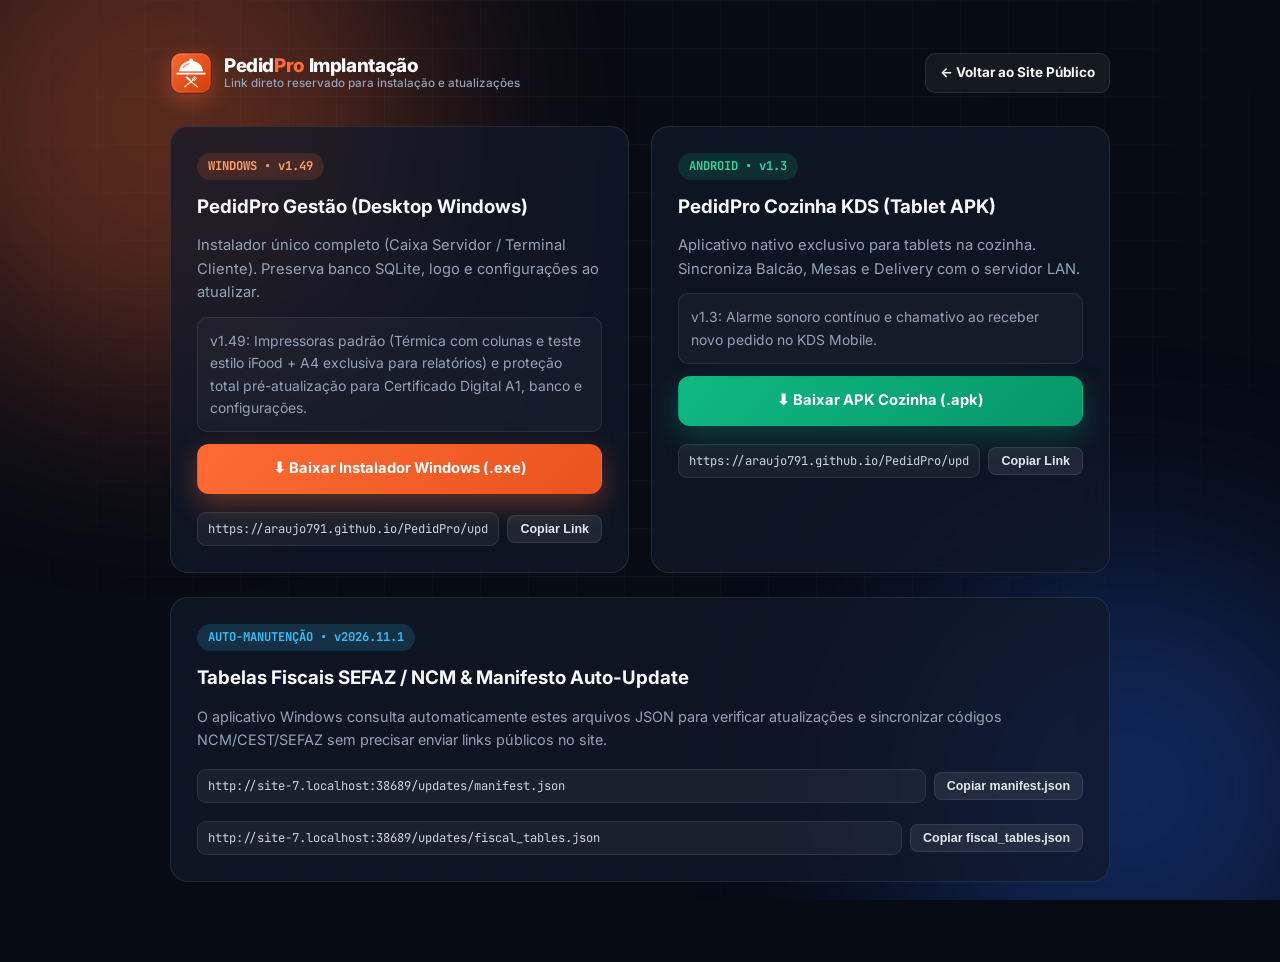
==== commit 95243b36: "Updates v1.49: manifest, instalador desktop v1.49 e guia de implantacao" ====
--- a/implantacao.html
+++ b/implantacao.html
@@ -54,11 +54,11 @@
 
     <div class="imp-grid">
       <div class="imp-card">
-        <span class="imp-tag" id="impWinVer">WINDOWS • v1.48</span>
+        <span class="imp-tag" id="impWinVer">WINDOWS • v1.49</span>
         <h3>PedidPro Gestão (Desktop Windows)</h3>
         <p style="color:var(--text-muted);font-size:0.92rem">Instalador único completo (Caixa Servidor / Terminal Cliente). Preserva banco SQLite, logo e configurações ao atualizar.</p>
         <div class="imp-notes" id="impWinNotes">Carregando notas da versão...</div>
-        <a id="impWinBtn" href="updates/Setup_PedidPro_Gestao_v1.48.exe" class="btn btn-primary btn-block" download>
+        <a id="impWinBtn" href="updates/Setup_PedidPro_Gestao_v1.49.exe" class="btn btn-primary btn-block" download>
           ⬇ Baixar Instalador Windows (.exe)
         </a>
         <div class="imp-url-row">
@@ -104,7 +104,7 @@
   <script>
     (function () {
       const base = window.location.href.replace(/\/[^\/]*$/, '');
-      document.getElementById('impWinUrl').value = base + '/updates/Setup_PedidPro_Gestao_v1.48.exe';
+      document.getElementById('impWinUrl').value = base + '/updates/Setup_PedidPro_Gestao_v1.49.exe';
       document.getElementById('impApkUrl').value = base + '/updates/PedidPro_Cozinha_v1.3.apk';
       document.getElementById('impManifestUrl').value = base + '/updates/manifest.json';
       document.getElementById('impFiscalUrl').value = base + '/updates/fiscal_tables.json';
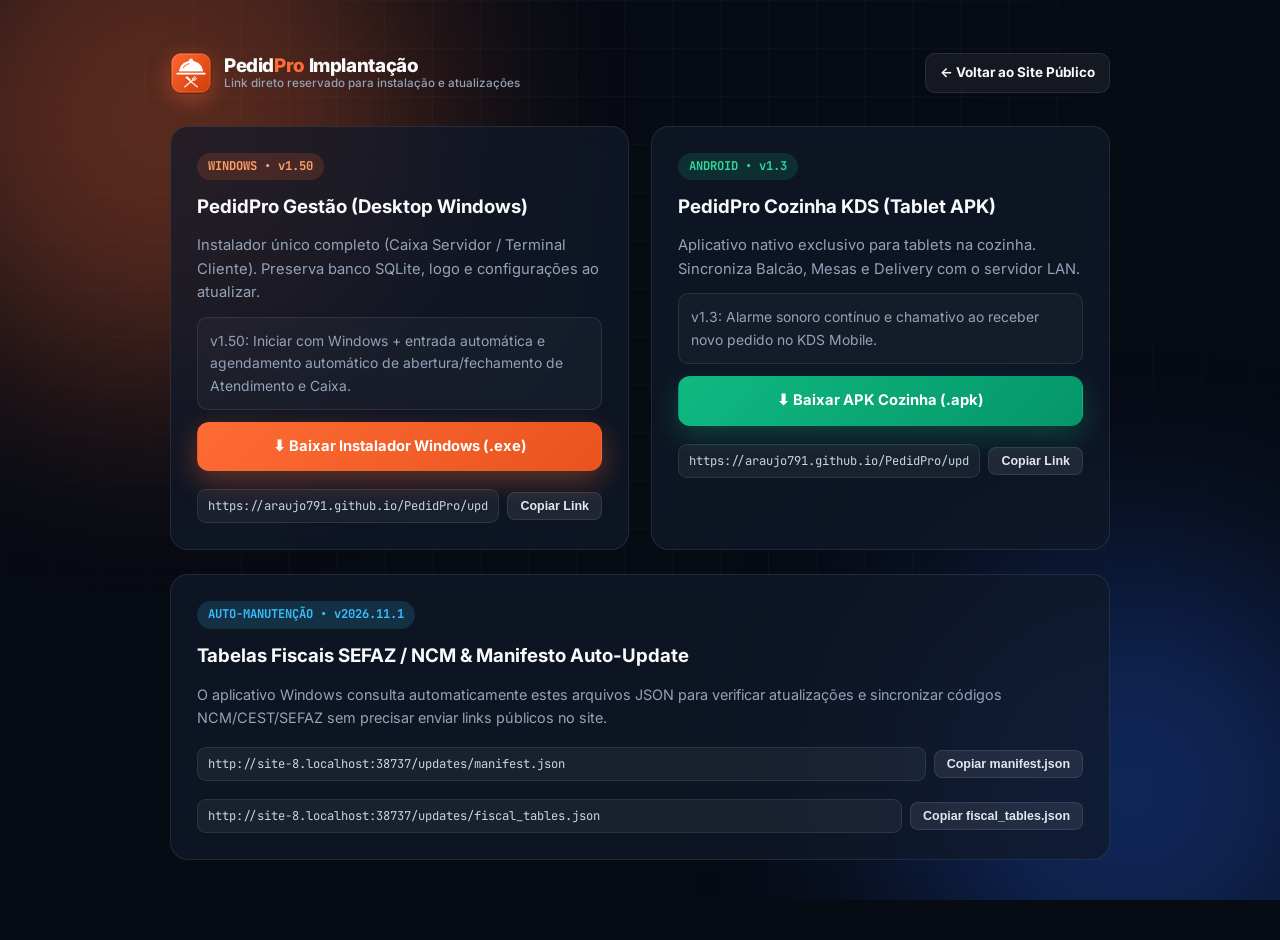
==== commit 8004155e: "Updates v1.50: manifest, instalador desktop v1.50 e guia de implantacao" ====
--- a/implantacao.html
+++ b/implantacao.html
@@ -54,11 +54,11 @@
 
     <div class="imp-grid">
       <div class="imp-card">
-        <span class="imp-tag" id="impWinVer">WINDOWS • v1.49</span>
+        <span class="imp-tag" id="impWinVer">WINDOWS • v1.50</span>
         <h3>PedidPro Gestão (Desktop Windows)</h3>
         <p style="color:var(--text-muted);font-size:0.92rem">Instalador único completo (Caixa Servidor / Terminal Cliente). Preserva banco SQLite, logo e configurações ao atualizar.</p>
         <div class="imp-notes" id="impWinNotes">Carregando notas da versão...</div>
-        <a id="impWinBtn" href="updates/Setup_PedidPro_Gestao_v1.49.exe" class="btn btn-primary btn-block" download>
+        <a id="impWinBtn" href="updates/Setup_PedidPro_Gestao_v1.50.exe" class="btn btn-primary btn-block" download>
           ⬇ Baixar Instalador Windows (.exe)
         </a>
         <div class="imp-url-row">
@@ -104,7 +104,7 @@
   <script>
     (function () {
       const base = window.location.href.replace(/\/[^\/]*$/, '');
-      document.getElementById('impWinUrl').value = base + '/updates/Setup_PedidPro_Gestao_v1.49.exe';
+      document.getElementById('impWinUrl').value = base + '/updates/Setup_PedidPro_Gestao_v1.50.exe';
       document.getElementById('impApkUrl').value = base + '/updates/PedidPro_Cozinha_v1.3.apk';
       document.getElementById('impManifestUrl').value = base + '/updates/manifest.json';
       document.getElementById('impFiscalUrl').value = base + '/updates/fiscal_tables.json';
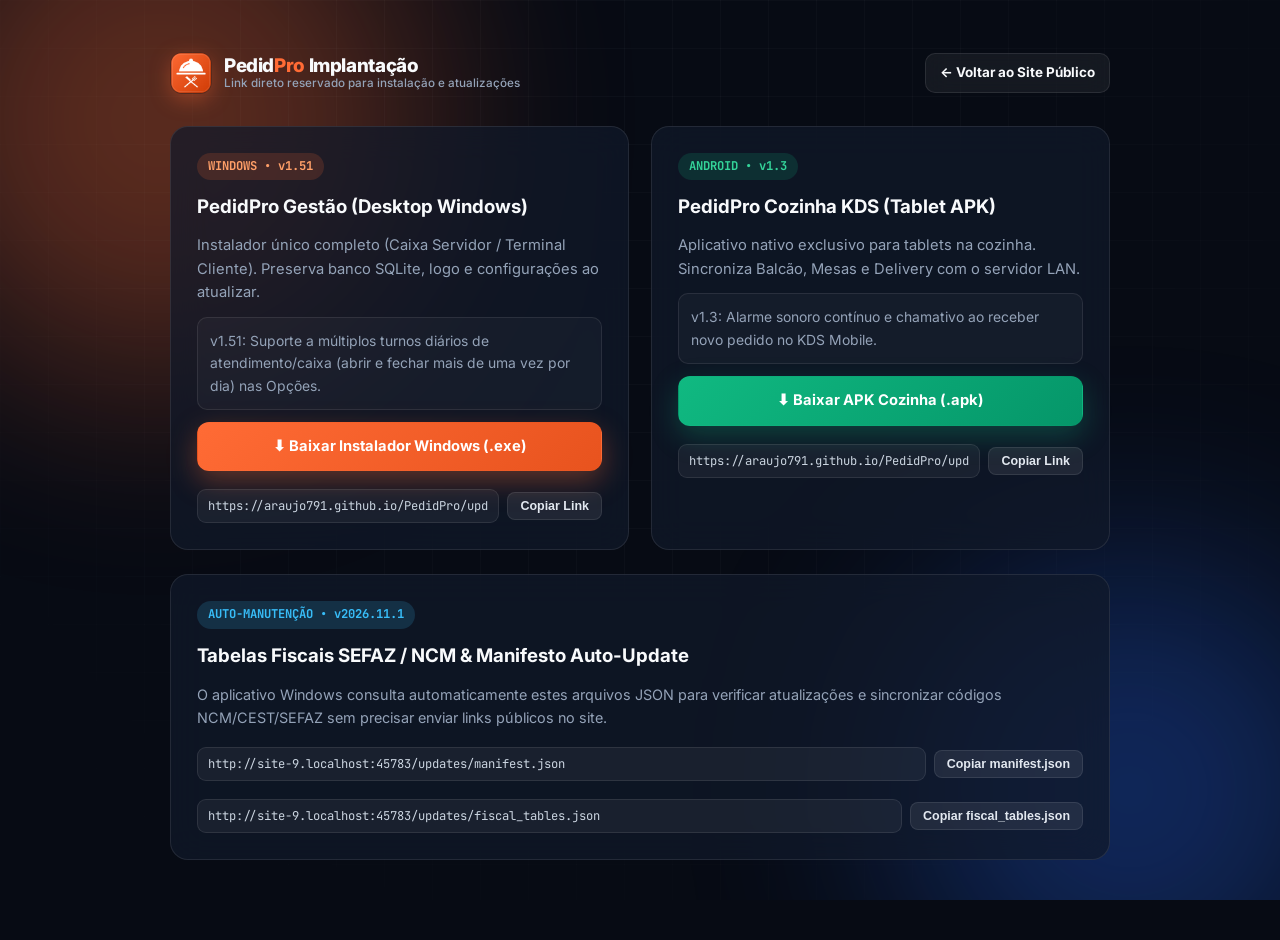
==== commit ca3889a1: "Updates v1.51: manifest, instalador desktop v1.51 e guia de implantacao" ====
--- a/implantacao.html
+++ b/implantacao.html
@@ -54,11 +54,11 @@
 
     <div class="imp-grid">
       <div class="imp-card">
-        <span class="imp-tag" id="impWinVer">WINDOWS • v1.50</span>
+        <span class="imp-tag" id="impWinVer">WINDOWS • v1.51</span>
         <h3>PedidPro Gestão (Desktop Windows)</h3>
         <p style="color:var(--text-muted);font-size:0.92rem">Instalador único completo (Caixa Servidor / Terminal Cliente). Preserva banco SQLite, logo e configurações ao atualizar.</p>
         <div class="imp-notes" id="impWinNotes">Carregando notas da versão...</div>
-        <a id="impWinBtn" href="updates/Setup_PedidPro_Gestao_v1.50.exe" class="btn btn-primary btn-block" download>
+        <a id="impWinBtn" href="updates/Setup_PedidPro_Gestao_v1.51.exe" class="btn btn-primary btn-block" download>
           ⬇ Baixar Instalador Windows (.exe)
         </a>
         <div class="imp-url-row">
@@ -104,7 +104,7 @@
   <script>
     (function () {
       const base = window.location.href.replace(/\/[^\/]*$/, '');
-      document.getElementById('impWinUrl').value = base + '/updates/Setup_PedidPro_Gestao_v1.50.exe';
+      document.getElementById('impWinUrl').value = base + '/updates/Setup_PedidPro_Gestao_v1.51.exe';
       document.getElementById('impApkUrl').value = base + '/updates/PedidPro_Cozinha_v1.3.apk';
       document.getElementById('impManifestUrl').value = base + '/updates/manifest.json';
       document.getElementById('impFiscalUrl').value = base + '/updates/fiscal_tables.json';
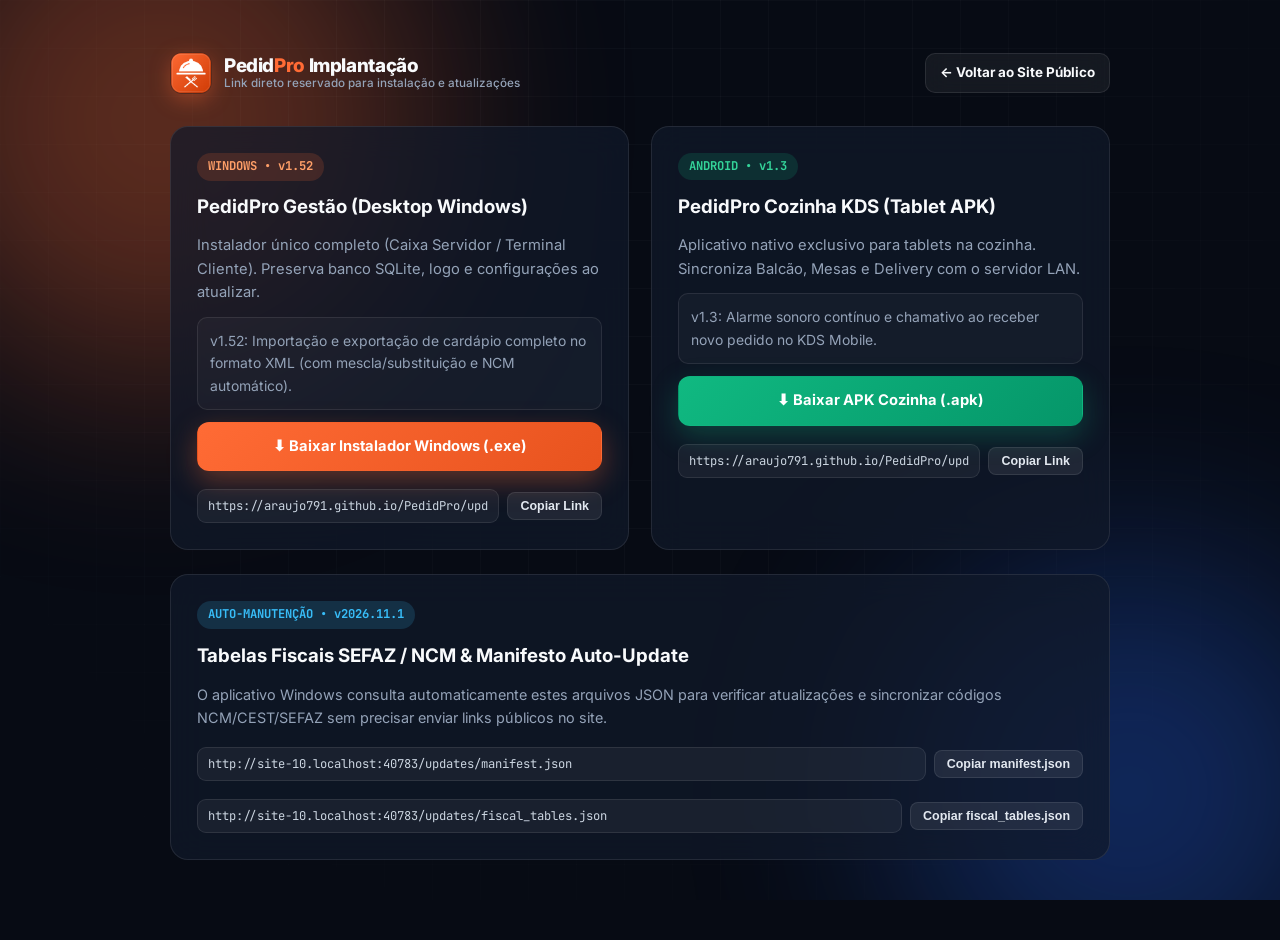
==== commit 83d6cd13: "Updates v1.52: manifest, instalador desktop v1.52 e guia de implantacao" ====
--- a/implantacao.html
+++ b/implantacao.html
@@ -54,11 +54,11 @@
 
     <div class="imp-grid">
       <div class="imp-card">
-        <span class="imp-tag" id="impWinVer">WINDOWS • v1.51</span>
+        <span class="imp-tag" id="impWinVer">WINDOWS • v1.52</span>
         <h3>PedidPro Gestão (Desktop Windows)</h3>
         <p style="color:var(--text-muted);font-size:0.92rem">Instalador único completo (Caixa Servidor / Terminal Cliente). Preserva banco SQLite, logo e configurações ao atualizar.</p>
         <div class="imp-notes" id="impWinNotes">Carregando notas da versão...</div>
-        <a id="impWinBtn" href="updates/Setup_PedidPro_Gestao_v1.51.exe" class="btn btn-primary btn-block" download>
+        <a id="impWinBtn" href="updates/Setup_PedidPro_Gestao_v1.52.exe" class="btn btn-primary btn-block" download>
           ⬇ Baixar Instalador Windows (.exe)
         </a>
         <div class="imp-url-row">
@@ -104,7 +104,7 @@
   <script>
     (function () {
       const base = window.location.href.replace(/\/[^\/]*$/, '');
-      document.getElementById('impWinUrl').value = base + '/updates/Setup_PedidPro_Gestao_v1.51.exe';
+      document.getElementById('impWinUrl').value = base + '/updates/Setup_PedidPro_Gestao_v1.52.exe';
       document.getElementById('impApkUrl').value = base + '/updates/PedidPro_Cozinha_v1.3.apk';
       document.getElementById('impManifestUrl').value = base + '/updates/manifest.json';
       document.getElementById('impFiscalUrl').value = base + '/updates/fiscal_tables.json';
